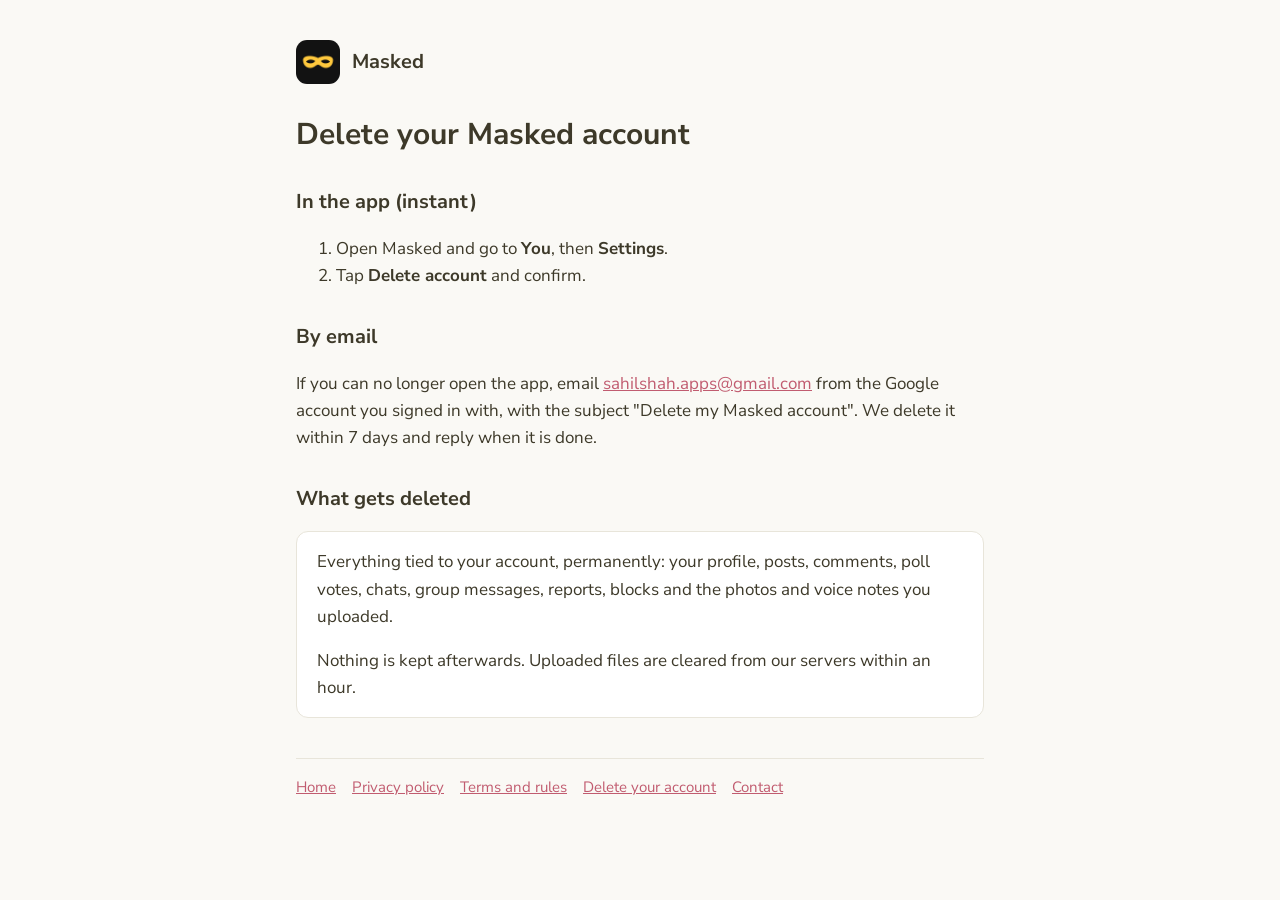
==== delete-account.html @ 8a032254 "Masked site: home, privacy policy, terms, account deletion Co-Authored-By: Claude Opus 5.5 <noreply@" ====
<!doctype html>
<html lang="en">
<head>
<meta charset="utf-8">
<meta name="viewport" content="width=device-width, initial-scale=1">
<title>Masked - Delete your account</title>
<link rel="icon" href="icon.png">
<link rel="preconnect" href="https://fonts.googleapis.com">
<link href="https://fonts.googleapis.com/css2?family=Nunito+Sans:wght@300;400;700&display=swap" rel="stylesheet">
<link rel="stylesheet" href="style.css">
</head>
<body>
<main>
<header><img src="icon.png" alt=""><a href="./">Masked</a></header>
<h1>Delete your Masked account</h1>

<h2>In the app (instant)</h2>
<ol>
<li>Open Masked and go to <strong>You</strong>, then <strong>Settings</strong>.</li>
<li>Tap <strong>Delete account</strong> and confirm.</li>
</ol>

<h2>By email</h2>
<p>If you can no longer open the app, email <a href="mailto:sahilshah.apps@gmail.com?subject=Delete%20my%20Masked%20account">sahilshah.apps@gmail.com</a> from the Google account you signed in with, with the subject "Delete my Masked account". We delete it within 7 days and reply when it is done.</p>

<h2>What gets deleted</h2>
<div class="card">
<p style="margin-top:0">Everything tied to your account, permanently: your profile, posts, comments, poll votes, chats, group messages, reports, blocks and the photos and voice notes you uploaded.</p>
<p style="margin-bottom:0">Nothing is kept afterwards. Uploaded files are cleared from our servers within an hour.</p>
</div>
<nav><a href="./">Home</a><a href="privacy.html">Privacy policy</a><a href="terms.html">Terms and rules</a><a href="delete-account.html">Delete your account</a><a href="mailto:sahilshah.apps@gmail.com">Contact</a></nav>
</main>
</body>
</html>
---- style.css ----
:root {
  --bg: #FAF9F5;
  --surface: #FFFFFF;
  --ink: #3D3929;
  --muted: #7A7566;
  --line: #E8E5DA;
  --accent: #C15C70;
}
@media (prefers-color-scheme: dark) {
  :root {
    --bg: #121212;
    --surface: #1F1F1F;
    --ink: #EDEDED;
    --muted: #A3A3A3;
    --line: #2E2E2E;
    --accent: #E08A9B;
  }
}
* { box-sizing: border-box; }
body {
  margin: 0;
  background: var(--bg);
  color: var(--ink);
  font: 400 17px/1.6 "Nunito Sans", system-ui, sans-serif;
}
main { max-width: 720px; margin: 0 auto; padding: 40px 16px 64px; }
header { display: flex; align-items: center; gap: 12px; margin-bottom: 32px; }
header img { width: 44px; height: 44px; border-radius: 11px; }
header a { color: var(--ink); text-decoration: none; font-weight: 700; font-size: 20px; }
h1 { font-size: 30px; line-height: 1.25; margin: 0 0 8px; }
h2 { font-size: 20px; margin: 32px 0 8px; }
p, li { color: var(--ink); }
.muted { color: var(--muted); font-size: 15px; }
a { color: var(--accent); }
ul { padding-left: 22px; }
.card {
  background: var(--surface);
  border: 1px solid var(--line);
  border-radius: 12px;
  padding: 16px 20px;
  margin: 16px 0;
}
nav { display: flex; flex-wrap: wrap; gap: 16px; margin-top: 40px; padding-top: 16px; border-top: 1px solid var(--line); }
nav a { font-size: 15px; }
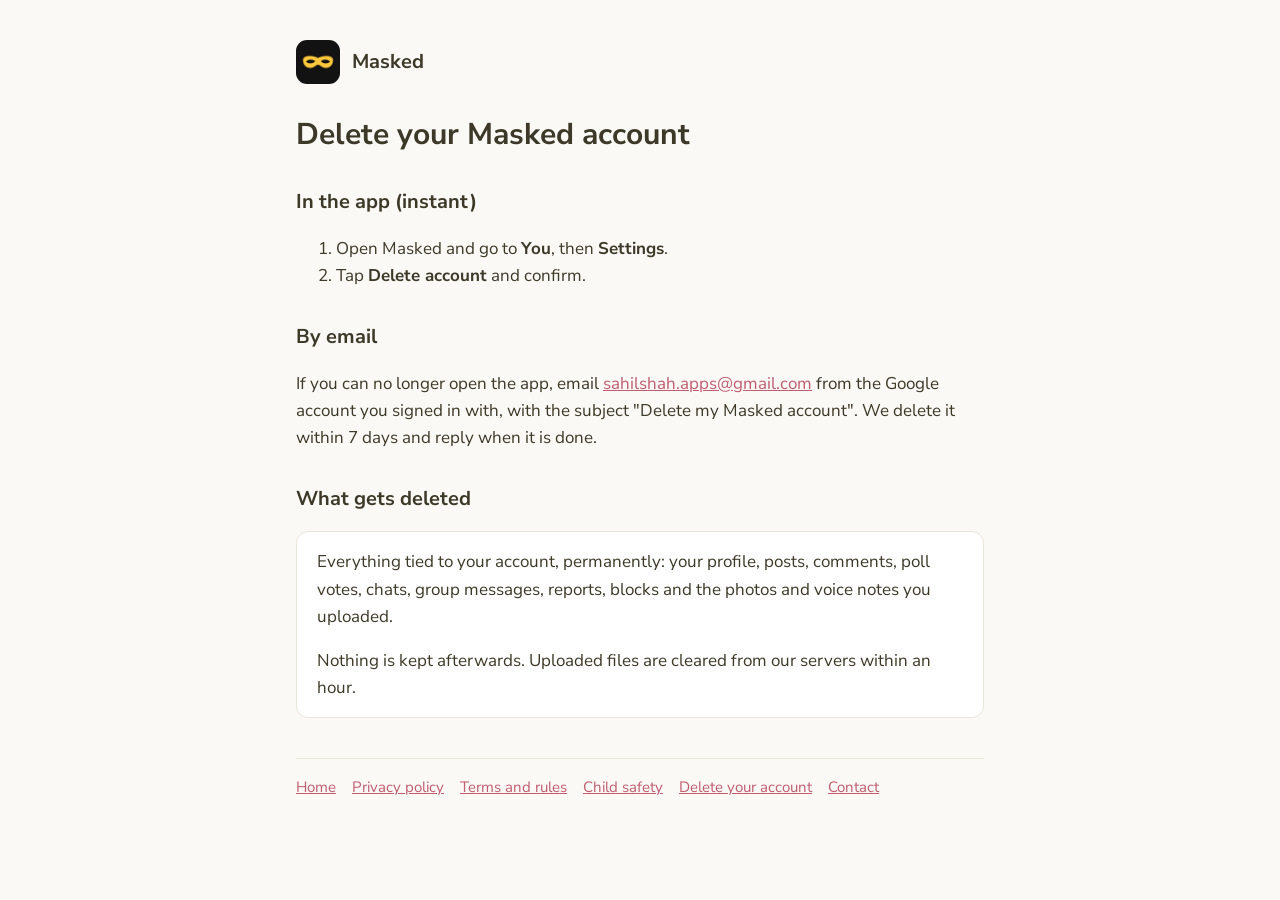
==== commit cbe21c33: "Child safety standards page Co-Authored-By: Claude Opus 5.5 <noreply@anthropic.com>" ====
--- a/delete-account.html
+++ b/delete-account.html
@@ -28,7 +28,7 @@
 <p style="margin-top:0">Everything tied to your account, permanently: your profile, posts, comments, poll votes, chats, group messages, reports, blocks and the photos and voice notes you uploaded.</p>
 <p style="margin-bottom:0">Nothing is kept afterwards. Uploaded files are cleared from our servers within an hour.</p>
 </div>
-<nav><a href="./">Home</a><a href="privacy.html">Privacy policy</a><a href="terms.html">Terms and rules</a><a href="delete-account.html">Delete your account</a><a href="mailto:sahilshah.apps@gmail.com">Contact</a></nav>
+<nav><a href="./">Home</a><a href="privacy.html">Privacy policy</a><a href="terms.html">Terms and rules</a><a href="child-safety.html">Child safety</a><a href="delete-account.html">Delete your account</a><a href="mailto:sahilshah.apps@gmail.com">Contact</a></nav>
 </main>
 </body>
 </html>
